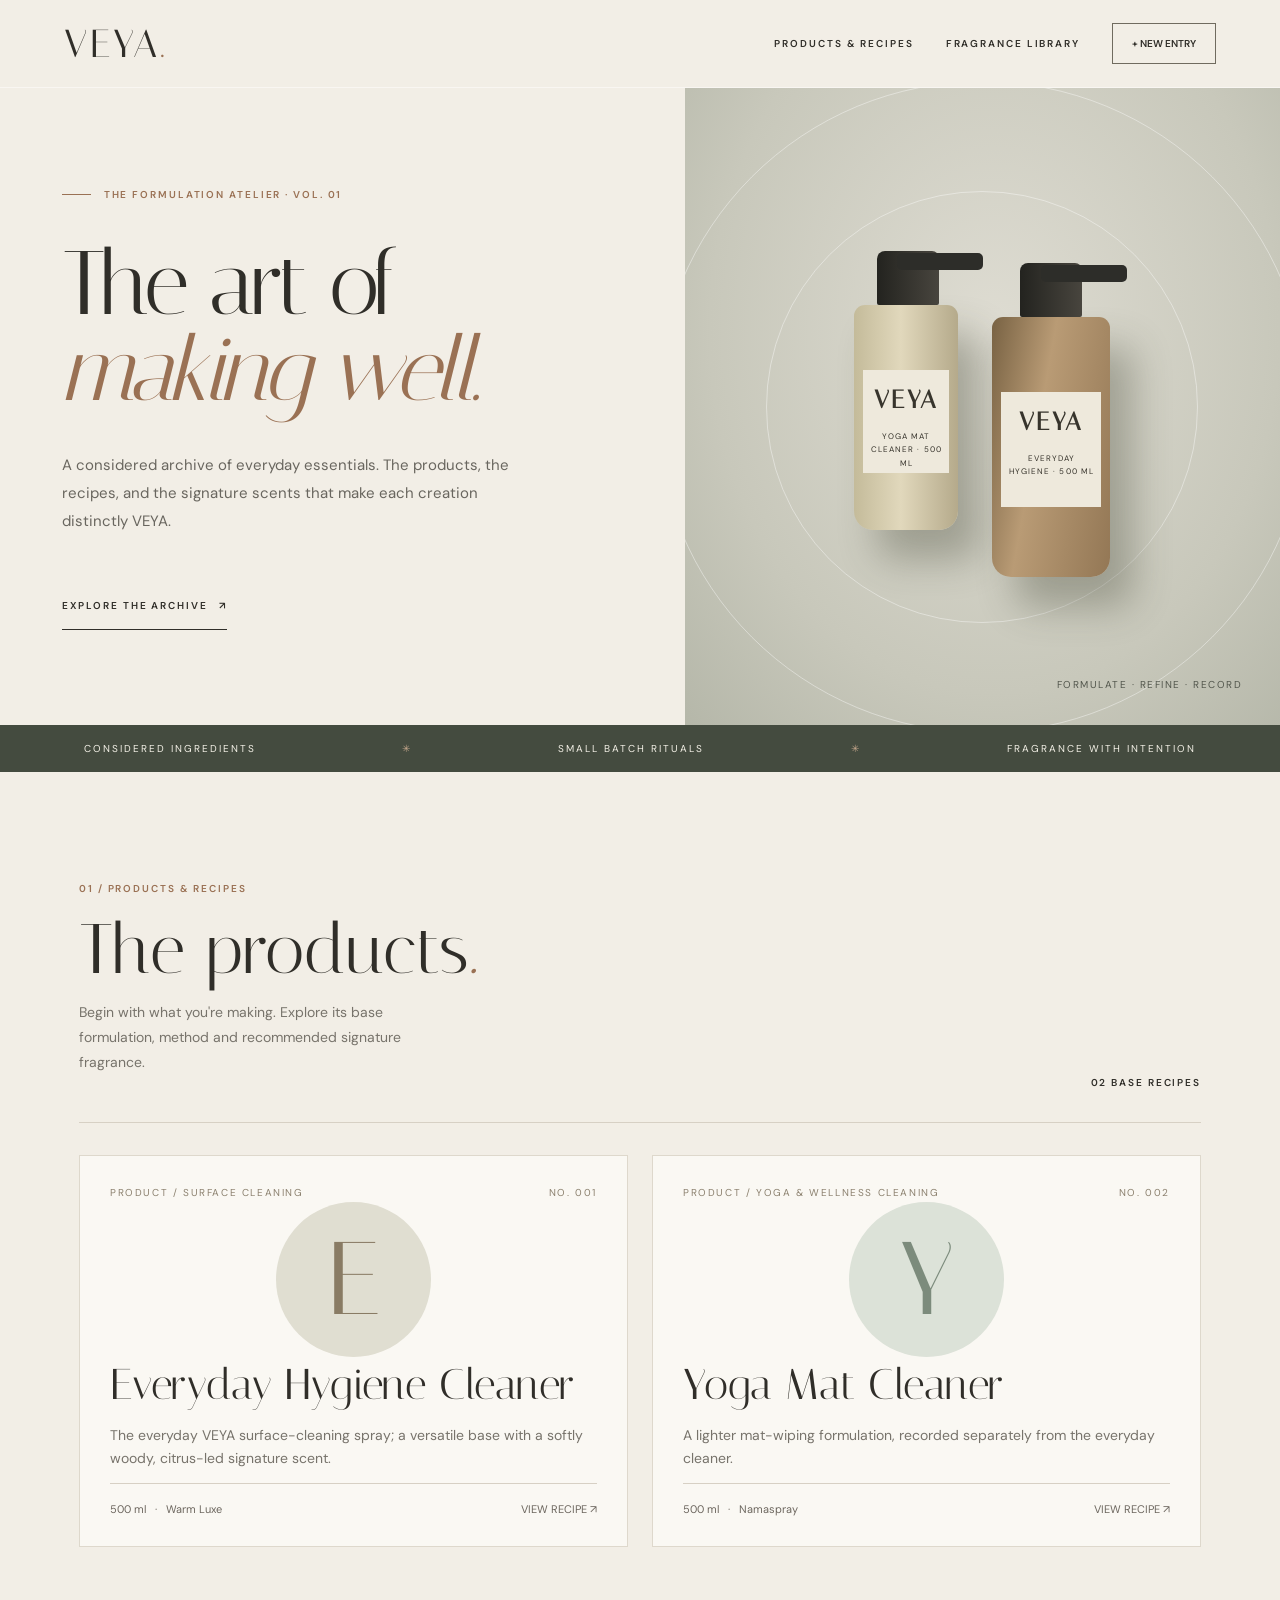
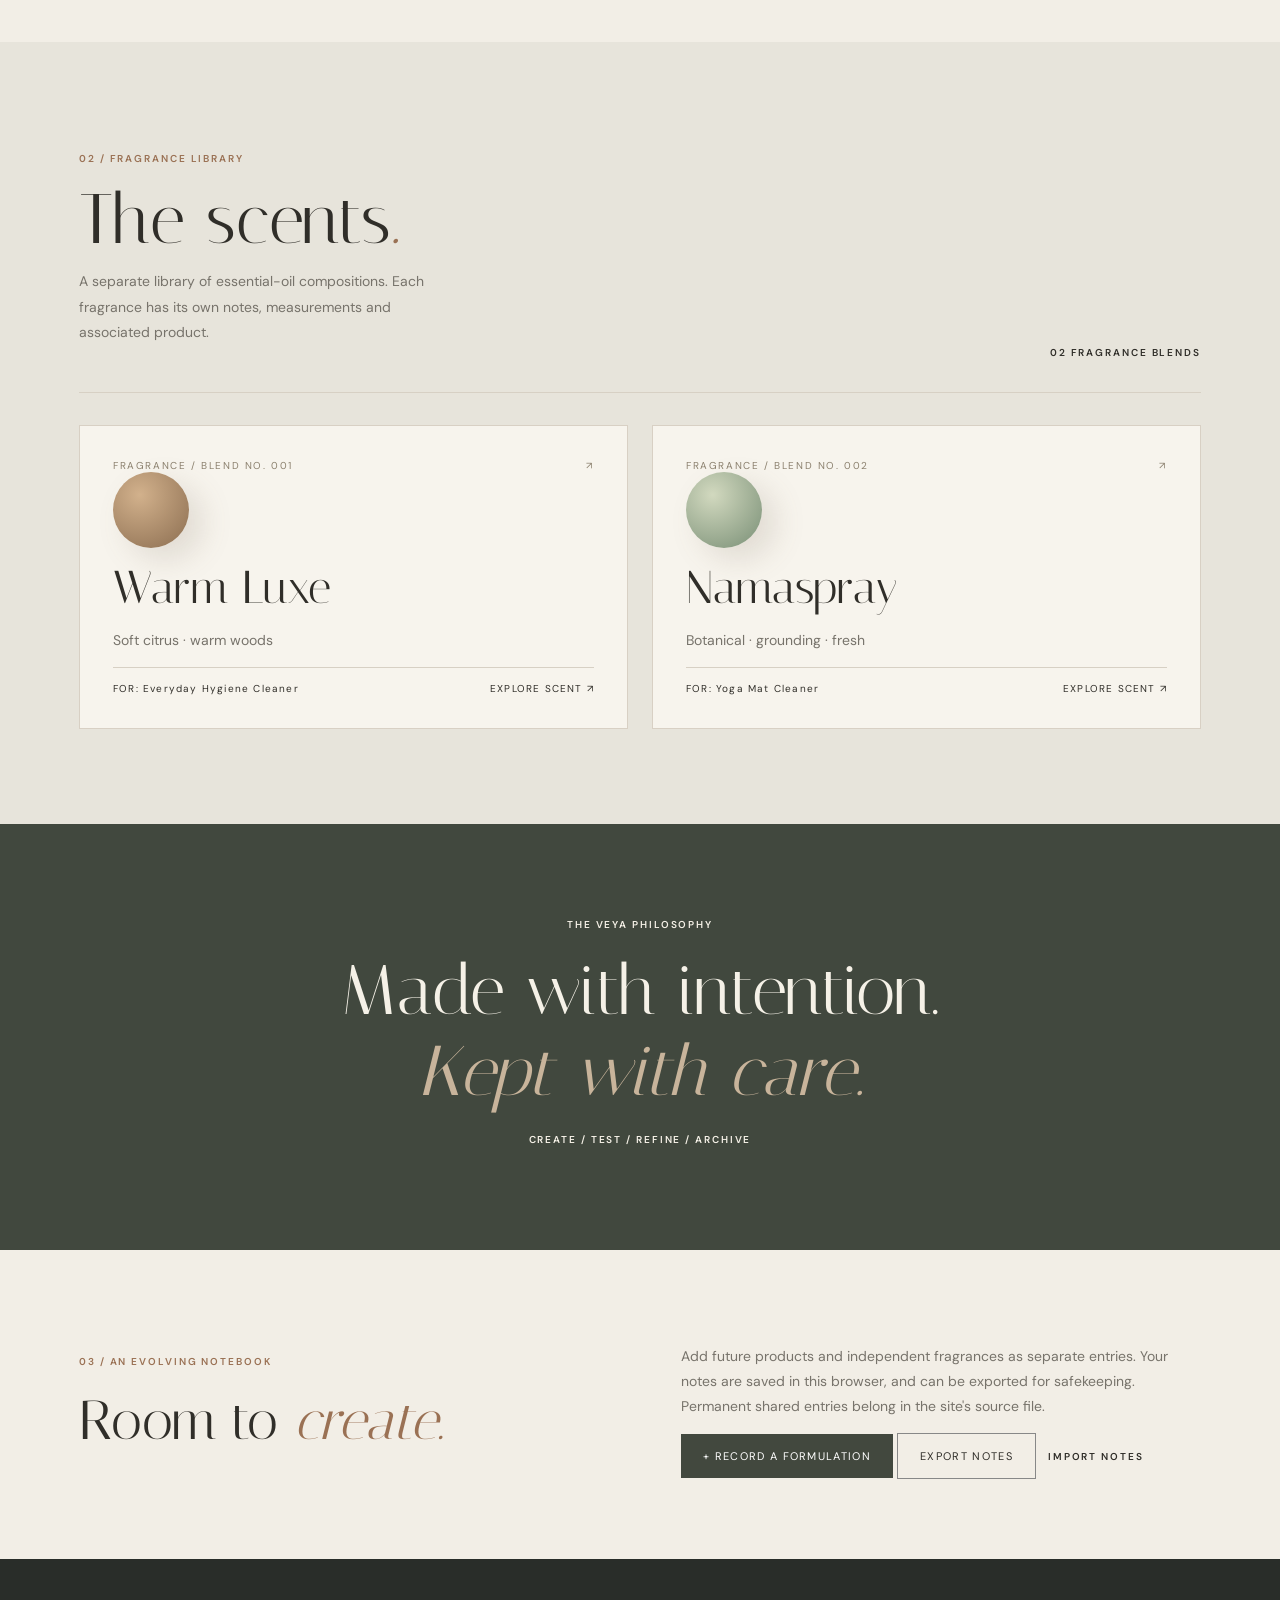
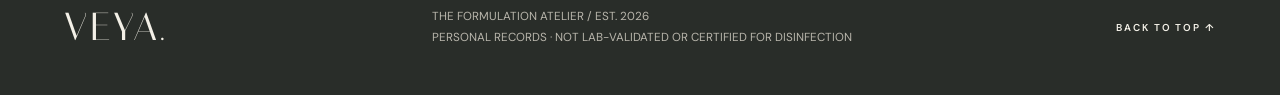
==== index.html @ 1c456ee5 "Create VEYA formulation atelier: separate products and fragrance library" ====
<!DOCTYPE html>
<html lang="en"><head><meta charset="utf-8"><meta name="viewport" content="width=device-width,initial-scale=1"><meta name="theme-color" content="#e9e5dd"><meta name="description" content="VEYA — a considered collection of handmade formulations and signature fragrances"><title>VEYA — The Formulation Atelier</title><link rel="preconnect" href="https://fonts.googleapis.com"><link rel="preconnect" href="https://fonts.gstatic.com" crossorigin><link href="https://fonts.googleapis.com/css2?family=DM+Sans:wght@400;500;600;700&family=Italiana&display=swap" rel="stylesheet">
<style>
:root{--ivory:#f2eee6;--paper:#faf8f3;--ink:#302e29;--muted:#77736b;--line:#d7d0c4;--olive:#737b67;--umber:#9a7154;--sage:#bec7b3}*{box-sizing:border-box}html{scroll-behavior:smooth}body{margin:0;background:var(--ivory);color:var(--ink);font-family:'DM Sans',sans-serif;font-size:14px}button,input,select,textarea{font:inherit}button{cursor:pointer}a{color:inherit;text-decoration:none}.serif,h1,h2,h3,.brand{font-family:Italiana,Georgia,serif;font-weight:400}.wrap{max-width:1250px;margin:auto;padding:0 5%}.micro,.eyebrow,.tag,nav,.button,.section-num{font-size:10px;letter-spacing:.19em;text-transform:uppercase;font-weight:600}header{height:88px;border-bottom:1px solid #ffffff77;display:flex;align-items:center;justify-content:space-between;padding:0 5%;position:relative;z-index:4}.brand{font-size:39px;letter-spacing:.08em}.brand span{color:var(--umber)}nav{display:flex;gap:32px;align-items:center}nav a:hover{color:var(--umber)}.outline{background:transparent;border:1px solid #706b5f;padding:13px 19px;color:inherit}.outline:hover{background:var(--ink);color:#fff}.hero{min-height:580px;display:grid;grid-template-columns:1.07fr .93fr;overflow:hidden}.hero-left{padding:100px 7% 95px 9%;display:flex;flex-direction:column;justify-content:center}.eyebrow{color:var(--umber);display:flex;align-items:center;gap:13px}.eyebrow:before{content:"";width:29px;height:1px;background:var(--umber)}h1{font-size:clamp(64px,7vw,115px);line-height:.96;letter-spacing:-.04em;margin:40px 0 24px}h1 em,h2 em{font-weight:400;color:var(--umber)}.lead{font-size:15px;line-height:1.85;color:#69665f;max-width:475px}.hero-cta{margin-top:32px;align-self:flex-start;padding:17px 0;border-bottom:1px solid var(--ink)}.hero-art{position:relative;min-height:540px;background:radial-gradient(ellipse at 52% 38%,#dedcd2,#c8c8bb 65%,#b5b7a9);display:flex;justify-content:center;align-items:center;gap:34px;overflow:hidden}.hero-art:before,.hero-art:after{content:"";position:absolute;border:1px solid #ffffff66;border-radius:50%;height:650px;width:650px}.hero-art:after{width:430px;height:430px}.bottle{height:260px;width:118px;border-radius:11px 11px 19px 19px;background:linear-gradient(100deg,#786243,#b99b75 40%,#937755);box-shadow:23px 30px 38px #383b2b55;position:relative;z-index:1;transform:translateY(40px)}.bottle.light{height:225px;width:104px;background:linear-gradient(90deg,#c4bb9a,#e1d8bc 45%,#b5aa8b);transform:translateY(11px)}.bottle:before{content:"";position:absolute;top:-54px;left:28px;width:62px;height:54px;background:linear-gradient(90deg,#23231f,#48453e);border-radius:8px 7px 2px 2px}.bottle:after{content:"";position:absolute;top:-52px;left:49px;width:86px;height:17px;background:#2d2d29;border-radius:5px}.bottle.light:before{left:23px}.bottle.light:after{left:43px}.bottle-label{background:#eee9dc;text-align:center;position:absolute;left:9px;right:9px;top:75px;height:115px;padding:15px 6px;color:#37342c}.bottle.light .bottle-label{top:65px;height:103px}.bottle-label b{display:block;font-family:Italiana,serif;font-size:25px;letter-spacing:.1em}.bottle-label small{display:block;font-size:8px;letter-spacing:.13em;margin-top:16px;line-height:1.65}.art-foot{position:absolute;bottom:34px;right:38px;color:#52564c;font-size:10px;letter-spacing:.15em;z-index:2}.ticker{background:#444b3f;color:#f4f1e7;display:flex;justify-content:space-around;gap:12px;flex-wrap:wrap;padding:17px;font-size:10px;letter-spacing:.2em}.ticker span:nth-child(even){color:#c5a78c}.section{padding-top:110px;padding-bottom:95px}.section-num{color:var(--umber);margin-bottom:20px}.section-heading{display:flex;justify-content:space-between;gap:25px;align-items:end;border-bottom:1px solid var(--line);padding-bottom:33px;margin-bottom:32px}.section-heading h2{font-size:clamp(48px,5.5vw,83px);margin:0;line-height:1}.section-heading p{line-height:1.8;color:var(--muted);max-width:350px}.cards{display:grid;grid-template-columns:repeat(2,minmax(0,1fr));gap:24px}.product-card{background:var(--paper);border:1px solid #ded8cc;min-height:380px;padding:30px;display:flex;flex-direction:column;justify-content:space-between;transition:transform .2s,box-shadow .2s;cursor:pointer}.product-card:hover{transform:translateY(-4px);box-shadow:0 18px 40px #3c332315}.topline{display:flex;justify-content:space-between;color:#8b806e;font-size:10px;letter-spacing:.16em;text-transform:uppercase}.product-graphic{height:160px;display:grid;place-items:center;position:relative}.product-graphic:before{content:"";height:155px;width:155px;border-radius:50%;background:#e0ded1;position:absolute}.product-graphic.sage:before{background:#dce2d8}.product-graphic span{z-index:1;font-family:Italiana,serif;font-size:103px;color:#897b64}.product-graphic.sage span{color:#7c8b7c}.card-foot h3{font-size:43px;margin:0 0 7px}.card-foot p{color:var(--muted);line-height:1.6}.card-base{border-top:1px solid var(--line);padding-top:18px;display:flex;justify-content:space-between;align-items:center;font-size:11px;color:#6c665e}.pill{background:#e9e3d9;padding:8px 11px;font-size:10px;color:#625950;letter-spacing:.08em}.fragrance-area{background:#e7e4db}.fragrance-card{padding:33px;background:#f7f4ed;border:1px solid #d8d0c4;min-height:295px;cursor:pointer;display:flex;flex-direction:column;justify-content:space-between}.fragrance-card:hover{border-color:#a68b73}.fragrance-card .swatch{height:76px;width:76px;border-radius:50%;background:radial-gradient(circle at 35% 30%,#d2b18c,#8b6d50);box-shadow:14px 12px 30px #7b68552c}.fragrance-card .swatch.green{background:radial-gradient(circle at 35% 30%,#d2d9bf,#788e75)}.fragrance-card h3{font-size:46px;margin:12px 0 6px}.fragrance-card p{color:var(--muted);line-height:1.7}.fragrance-card .bottom{border-top:1px solid var(--line);padding-top:14px;display:flex;justify-content:space-between;font-size:10px;letter-spacing:.12em}.empty-note{color:var(--muted);border:1px dashed var(--line);padding:35px;line-height:1.7}.manifesto{background:#41483e;color:#f5f1e7;text-align:center;padding:94px 20px}.manifesto h2{font-size:clamp(40px,5.5vw,80px);line-height:1.15;font-weight:400;margin:20px 0}.manifesto h2 em{color:#c8b49b}.notebook{padding-top:80px;padding-bottom:80px;display:flex;justify-content:space-between;gap:30px;align-items:center}.notebook h2{font-size:55px;margin:0}.notebook p{max-width:520px;color:var(--muted);line-height:1.8}.notebook button,.action{background:#42483e;color:white;border:0;padding:15px 22px;font-size:11px;letter-spacing:.12em;text-transform:uppercase}.notebook button:hover,.action:hover{background:#7f705c}footer{background:#292d29;color:#f3f0e7;padding:45px 5%}.footer-flex{display:flex;justify-content:space-between;align-items:center;gap:20px}.footer-flex small{color:#b9b6ac;line-height:1.8}.dialog{border:0;padding:0;width:min(850px,94vw);max-height:91vh;overflow-y:auto;background:#faf8f3;color:var(--ink);box-shadow:0 30px 90px #2228}.dialog::backdrop{background:#25291fa8}.dialog-body{padding:55px 8%}.close{position:sticky;float:right;top:15px;margin:15px 18px 0 0;z-index:5;background:#eee9df;border:0;border-radius:50%;font-size:23px;height:42px;width:42px}.dialog h2{font-size:clamp(50px,7vw,86px);margin:18px 0 10px;line-height:1}.dialog .sub{font-size:11px;letter-spacing:.16em;text-transform:uppercase;color:var(--umber)}.dialog .description{color:var(--muted);line-height:1.8;max-width:600px}.detail-block{border-top:1px solid var(--line);padding:27px 0}.detail-block h4{font-size:10px;letter-spacing:.2em;color:#8a795f;margin:0 0 19px}.ingredient{display:flex;align-items:baseline;justify-content:space-between;gap:18px;padding:12px 0;border-bottom:1px solid #e8e3d9}.ingredient b{font-size:12px;text-align:right;font-weight:600}.steps{padding-left:23px;line-height:1.9;color:#5e5a53}.steps li{padding:5px 0}.caution{font-size:12px;color:#69645c;line-height:1.8;background:#f0ede6;padding:20px;margin:20px 0}.dialog-actions{display:flex;gap:10px;flex-wrap:wrap}.dialog-actions button{padding:13px 18px;border:1px solid #777166;background:none;color:var(--ink)}.dialog-actions button:hover{background:var(--ink);color:white}.form-field{display:block;margin:20px 0;font-size:10px;letter-spacing:.12em;font-weight:600}.form-field input,.form-field textarea,.form-field select{display:block;width:100%;margin-top:8px;padding:13px;border:1px solid var(--line);background:#fff;color:var(--ink);outline-color:var(--olive);font-size:13px;letter-spacing:normal}.form-field textarea{min-height:100px;resize:vertical}.form-field small{display:block;margin-top:5px;letter-spacing:normal;font-weight:400;color:var(--muted);font-size:11px}.add-select{display:flex;gap:12px;flex-wrap:wrap;margin:26px 0}.add-select button{background:none;border:1px solid var(--line);padding:12px 20px}.add-select button.active{background:var(--ink);color:#fff}.notice{font-size:12px;line-height:1.7;color:#716b61}.hidden{display:none!important}#toast{position:fixed;bottom:25px;left:50%;transform:translateX(-50%);background:#333b31;color:white;padding:15px 22px;display:none;z-index:30}#toast.show{display:block}@media(max-width:760px){header{height:70px}nav{gap:12px;font-size:8px}nav a:nth-child(2){display:none}nav .outline{padding:10px}.hero{grid-template-columns:1fr}.hero-left{padding:75px 7%}.hero-art{min-height:340px}.bottle{transform:translateY(25px) scale(.78)}.bottle.light{transform:translateY(0) scale(.78)}.section{padding-top:70px;padding-bottom:65px}.section-heading{display:block}.cards{grid-template-columns:1fr}.notebook{display:block}.notebook h2{font-size:48px}.footer-flex{display:block}.dialog-body{padding:45px 7%}}@media print{header,.hero,.ticker,.section,.manifesto,.notebook,footer,.close,.dialog-actions{display:none!important}.dialog{position:static!important;width:100%;max-height:none;box-shadow:none}.dialog-body{padding:0}body{background:white}.dialog::backdrop{display:none}}
</style></head>
<body><header><a class="brand" href="#home">VEYA<span>.</span></a><nav><a href="#products">PRODUCTS & RECIPES</a><a href="#fragrances">FRAGRANCE LIBRARY</a><button class="outline" id="new-top">+ NEW ENTRY</button></nav></header>
<main id="home"><section class="hero"><div class="hero-left"><div class="eyebrow">THE FORMULATION ATELIER · VOL. 01</div><h1>The art of<br><em>making well.</em></h1><p class="lead">A considered archive of everyday essentials. The products, the recipes, and the signature scents that make each creation distinctly VEYA.</p><a href="#products" class="hero-cta micro">EXPLORE THE ARCHIVE &nbsp; ↗</a></div><div class="hero-art" aria-hidden="true"><div class="bottle light"><div class="bottle-label"><b>VEYA</b><small>YOGA MAT<br>CLEANER · 500 ML</small></div></div><div class="bottle"><div class="bottle-label"><b>VEYA</b><small>EVERYDAY<br>HYGIENE · 500 ML</small></div></div><span class="art-foot">FORMULATE · REFINE · RECORD</span></div></section>
<div class="ticker"><span>CONSIDERED INGREDIENTS</span><span>✳</span><span>SMALL BATCH RITUALS</span><span>✳</span><span>FRAGRANCE WITH INTENTION</span></div>
<section id="products" class="section wrap"><div class="section-num">01 / PRODUCTS & RECIPES</div><div class="section-heading"><div><h2>The products<em>.</em></h2><p>Begin with what you're making. Explore its base formulation, method and recommended signature fragrance.</p></div><span class="micro" id="product-count">02 BASE RECIPES</span></div><div id="product-cards" class="cards"></div></section>
<section id="fragrances" class="section fragrance-area"><div class="wrap"><div class="section-num">02 / FRAGRANCE LIBRARY</div><div class="section-heading"><div><h2>The scents<em>.</em></h2><p>A separate library of essential-oil compositions. Each fragrance has its own notes, measurements and associated product.</p></div><span class="micro" id="fragrance-count">02 SIGNATURE BLENDS</span></div><div id="fragrance-cards" class="cards"></div></div></section>
<div class="manifesto"><div class="micro">THE VEYA PHILOSOPHY</div><h2>Made with intention.<br><em>Kept with care.</em></h2><p class="micro">CREATE / TEST / REFINE / ARCHIVE</p></div>
<section class="notebook wrap"><div><div class="section-num">03 / AN EVOLVING NOTEBOOK</div><h2>Room to <em>create.</em></h2></div><div><p>Add future products and independent fragrances as separate entries. Your notes are saved in this browser, and can be exported for safekeeping. Permanent shared entries belong in the site's source file.</p><button id="new-bottom">+ RECORD A FORMULATION</button> <button id="export" style="background:transparent;color:#302e29;border:1px solid #888">EXPORT NOTES</button><label class="micro" style="display:inline-block;margin:12px;cursor:pointer">IMPORT NOTES <input id="import" type="file" accept=".json,application/json" hidden></label></div></section>
</main><footer><div class="footer-flex"><a class="brand" href="#home">VEYA.</a><small>THE FORMULATION ATELIER / EST. 2026<br>PERSONAL RECORDS · NOT LAB-VALIDATED OR CERTIFIED FOR DISINFECTION</small><a class="micro" href="#home">BACK TO TOP ↑</a></div></footer>
<dialog class="dialog" id="detail"><button class="close" aria-label="Close">×</button><div class="dialog-body" id="detail-body"></div></dialog><dialog class="dialog" id="create"><button class="close" aria-label="Close">×</button><div class="dialog-body"><div class="section-num">NEW ARCHIVE ENTRY</div><h2>Make a note<em>.</em></h2><p class="notice">Choose the entry type. A product holds its own base recipe; a fragrance holds its essential-oil blend. You can reference the scent by name in a product, without duplicating recipes.</p><div class="add-select"><button data-kind="product" class="active" type="button">PRODUCT / RECIPE</button><button data-kind="fragrance" type="button">FRAGRANCE BLEND</button></div><form id="entry-form"><label class="form-field">NAME<input name="name" required maxlength="100" placeholder="e.g. Linen Mist"></label><label class="form-field" id="category-field">PRODUCT TYPE<input name="type" placeholder="e.g. Surface cleaner, Hand soap"></label><label class="form-field" id="batch-field">BATCH SIZE<input name="batch" placeholder="e.g. 500 ml"></label><label class="form-field">DESCRIPTION<input name="description" placeholder="A few words about this creation"></label><label class="form-field">INGREDIENTS & MEASUREMENTS<textarea name="ingredients" placeholder="One per line: Ingredient — amount" required></textarea><small>For fragrances, enter each essential oil and the number of drops.</small></label><label class="form-field" id="link-field">FRAGRANCE NAME (OPTIONAL)<input name="fragrance" placeholder="e.g. Warm Luxe"></label><label class="form-field" id="method-field">METHOD<textarea name="method" placeholder="One step per line"></textarea></label><label class="form-field">NOTES<textarea name="notes" placeholder="Observations and adjustments"></textarea></label><button class="action" type="submit">SAVE IN THIS BROWSER ↗</button></form></div></dialog><div id="toast" role="status" aria-live="polite"></div>
<script>
(()=>{'use strict';
const products=[
{id:'everyday',kind:'product',name:'Everyday Hygiene Cleaner',type:'Surface cleaning',batch:'500 ml',fragrance:'Warm Luxe',initial:'E',description:'The everyday VEYA surface-cleaning spray; a versatile base with a softly woody, citrus-led signature scent.',ingredients:[['Coco glucoside','3 tsp (15 ml)'],['Durosoft PG10CY-M','Just over ½ tsp'],['70% rubbing alcohol','15–20 tsp (75–100 ml)'],['Distilled water','Top up to 500 ml total']],method:['Combine the essential oils with Durosoft in a clean mixing vessel.','Stir in the rubbing alcohol, then gently incorporate coco glucoside.','Add distilled water to reach 500 ml total volume, stirring slowly to minimise foaming.','Transfer to a labelled spray bottle, note the batch date and shake gently before use.'],notes:'The original 125 ml alcohol batch smelled overly strong; the preferred version uses 75–100 ml. No baking soda or washing soda.',caution:'Routine cleaning only; not a validated disinfectant. Patch-test surfaces. Keep away from children and pets; especially avoid exposing cats to essential-oil sprays or wet treated surfaces. Never mix with bleach.'},
{id:'yogamat',kind:'product',name:'Yoga Mat Cleaner',type:'Yoga & wellness cleaning',batch:'500 ml',fragrance:'Namaspray',initial:'Y',description:'A lighter mat-wiping formulation, recorded separately from the everyday cleaner.',ingredients:[['Coco glucoside','½ tsp (2.5 ml)'],['Durosoft PG10CY-M','¼ tsp (1.25 ml)'],['70% rubbing alcohol','10 tsp (50 ml)'],['Distilled water','Top up to 500 ml total']],method:['Combine the fragrance oils with Durosoft in a clean mixing vessel.','Stir in 50 ml rubbing alcohol, then add coco glucoside gently.','Top up with distilled water to 500 ml total and mix slowly.','Transfer to a labelled spray bottle. Check mat manufacturer guidance, patch-test and wipe dry before using.'],notes:'A lighter formula than the everyday cleaner; distinct product base, not merely a different scent.',caution:'Alcohol and essential oils can damage some mat materials. Check manufacturer instructions, avoid inhaling spray and allow full drying. Not a disinfectant. Keep away from pets and children.'}
];
const fragrances=[
{id:'warm-luxe',kind:'fragrance',name:'Warm Luxe',family:'Soft citrus · warm woods',forProduct:'Everyday Hygiene Cleaner',description:'A soft bergamot opening on a warm, woody, quietly luxurious base.',ingredients:[['Bergamot','5 drops'],['Sandalwood','4 drops'],['Cedarwood','3 drops'],['Ho wood','2 drops'],['Vetiver','1 drop']],notes:'15 drops total. The established VEYA signature scent for the Everyday Hygiene Cleaner.'},
{id:'namaspray',kind:'fragrance',name:'Namaspray',family:'Botanical · grounding · fresh',forProduct:'Yoga Mat Cleaner',description:'A calm herbal-botanical accord with a gentle woody finish.',ingredients:[['Lavender','3 drops'],['Petitgrain','2 drops'],['Ho wood','2 drops'],['Cypress','1 drop'],['Sandalwood','1 drop'],['Vetiver','1 drop']],notes:'10 drops total. The fragrance accord for the lighter Yoga Mat Cleaner.'}
];
const KEY='veya.atelier.entries.v1';const $=s=>document.querySelector(s);const safe=s=>String(s??'').replace(/[&<>"']/g,c=>({'&':'&amp;','<':'&lt;','>':'&gt;','"':'&quot;','\'':'&#39;'}[c]));let extras=[];try{const x=JSON.parse(localStorage.getItem(KEY)||'[]');extras=Array.isArray(x)?x:[]}catch{}let kind='product';
function toast(s){const el=$('#toast');el.textContent=s;el.classList.add('show');setTimeout(()=>el.classList.remove('show'),3200)}
function all(k){return (k==='product'?products:fragrances).concat(extras.filter(x=>x.kind===k))}
function render(){const p=all('product'),f=all('fragrance');$('#product-count').textContent=String(p.length).padStart(2,'0')+' BASE RECIPES';$('#fragrance-count').textContent=String(f.length).padStart(2,'0')+' FRAGRANCE BLENDS';$('#product-cards').innerHTML=p.map((x,i)=>'<article class="product-card" role="button" tabindex="0" data-kind="product" data-id="'+safe(x.id)+'"><div class="topline"><span>PRODUCT / '+safe(x.type||'FORMULATION')+'</span><span>NO. '+String(i+1).padStart(3,'0')+'</span></div><div class="product-graphic '+(i%2?'sage':'')+'"><span>'+safe(x.initial||x.name[0])+'</span></div><div class="card-foot"><h3>'+safe(x.name)+'</h3><p>'+safe(x.description||'A VEYA formulation.')+'</p><div class="card-base"><span>'+safe(x.batch||'BATCH TBC')+' &nbsp; · &nbsp; '+safe(x.fragrance||'UNSCENTED')+'</span><span>VIEW RECIPE ↗</span></div></div></article>').join('');$('#fragrance-cards').innerHTML=f.map((x,i)=>'<article class="fragrance-card" role="button" tabindex="0" data-kind="fragrance" data-id="'+safe(x.id)+'"><div class="topline"><span>FRAGRANCE / BLEND NO. '+String(i+1).padStart(3,'0')+'</span><span>↗</span></div><div class="swatch '+(i%2?'green':'')+'"></div><div><h3>'+safe(x.name)+'</h3><p>'+safe(x.family||x.description||'Original essential-oil composition')+'</p></div><div class="bottom"><span>FOR: '+safe(x.forProduct||'INDEPENDENT BLEND')+'</span><span>EXPLORE SCENT ↗</span></div></article>').join('');document.querySelectorAll('[data-id][data-kind]').forEach(el=>{const open=()=>detail(el.dataset.kind,el.dataset.id);el.addEventListener('click',open);el.addEventListener('keydown',e=>{if(e.key==='Enter'||e.key===' '){e.preventDefault();open()}})})}
function rows(arr){return(arr||[]).map(a=>'<div class="ingredient"><span>'+safe(a[0])+'</span><b>'+safe(a[1])+'</b></div>').join('')||'<p>Not yet recorded.</p>'}
function detail(k,id){const x=all(k).find(y=>y.id===id);if(!x)return;const scent=all('fragrance').find(z=>z.name.toLowerCase()===(x.fragrance||'').toLowerCase());const companion=k==='product'&&scent?'<div class="detail-block"><h4>02 / SIGNATURE FRAGRANCE · '+safe(scent.name.toUpperCase())+'</h4>'+rows(scent.ingredients)+'<p class="notice">Fragrance profile is also available independently in the Fragrance Library.</p></div>':'';const body='<div class="micro">'+(k==='product'?'PRODUCT / BASE RECIPE':'FRAGRANCE / ESSENTIAL OIL ACCORD')+'</div><h2>'+safe(x.name)+'<em>.</em></h2><p class="sub">'+safe(k==='product'?(x.type||'Product')+' · '+(x.batch||'Batch TBC'):(x.family||'Signature fragrance'))+'</p><p class="description">'+safe(x.description||'An original VEYA formulation.')+'</p><div class="detail-block"><h4>01 / '+(k==='product'?'THE BASE INGREDIENTS':'ESSENTIAL OIL COMPOSITION')+'</h4>'+rows(x.ingredients)+'</div>'+companion+(k==='product'?'<div class="detail-block"><h4>03 / THE METHOD</h4><ol class="steps">'+(x.method||[]).map(z=>'<li>'+safe(z)+'</li>').join('')+'</ol></div>':'<div class="detail-block"><h4>02 / ASSOCIATED PRODUCT</h4><p>'+safe(x.forProduct||'Standalone fragrance blend')+'</p></div>')+'<div class="detail-block"><h4>FORMULATION NOTES</h4><p class="description">'+safe(x.notes||'No notes yet.')+'</p></div><div class="caution"><b>CARE & SAFETY</b><p>'+safe(x.caution||'Essential-oil formulations are personal records, not safety-tested or certified products. Check material compatibility, potential sensitisation and pet exposure before use.')+'</p></div><div class="dialog-actions"><button id="copy">COPY FORMULATION ↗</button><button id="print">PRINT RECIPE ↗</button></div>';$('#detail-body').innerHTML=body;$('#detail').showModal();$('#copy').onclick=()=>{const text=[x.name,k==='product'?x.type:x.family,x.description,'INGREDIENTS',...(x.ingredients||[]).map(a=>a.join(' — ')),...(scent?['FRAGRANCE '+scent.name,...scent.ingredients.map(a=>a.join(' — '))]:[]),'METHOD',...(x.method||[]),'NOTES',x.notes,'SAFETY',x.caution].join('\n');navigator.clipboard.writeText(text).then(()=>toast('Formulation copied')).catch(()=>toast('Clipboard unavailable'))};$('#print').onclick=()=>window.print()}
document.querySelectorAll('.close').forEach(b=>b.onclick=()=>b.closest('dialog').close());document.querySelectorAll('dialog').forEach(d=>d.addEventListener('click',e=>{if(e.target===d)d.close()}));
function openCreate(){$('#create').showModal()}$('#new-top').onclick=openCreate;$('#new-bottom').onclick=openCreate;
function setKind(k){kind=k;document.querySelectorAll('[data-kind="product"]:not(article),[data-kind="fragrance"]:not(article)').forEach(b=>b.classList.toggle('active',b.dataset.kind===k));$('#category-field').classList.toggle('hidden',k==='fragrance');$('#batch-field').classList.toggle('hidden',k==='fragrance');$('#link-field').classList.toggle('hidden',k==='fragrance');$('#method-field').classList.toggle('hidden',k==='fragrance');$('#category-field input').required=k==='product'}
document.querySelectorAll('.add-select button').forEach(b=>b.onclick=()=>setKind(b.dataset.kind));setKind('product');
function parse(v){return String(v||'').split(/\r?\n/).map(z=>z.trim()).filter(Boolean).map(z=>{const a=z.split(/\s+[—–-]\s+|:\s*/);return[a.shift(),a.join(' — ')||'Not specified']})}
$('#entry-form').onsubmit=e=>{e.preventDefault();const f=new FormData(e.target);const x={id:'local-'+Date.now(),kind,name:String(f.get('name')).trim(),type:String(f.get('type')||'').trim(),batch:String(f.get('batch')||'').trim(),description:String(f.get('description')||'').trim(),ingredients:parse(f.get('ingredients')),fragrance:String(f.get('fragrance')||'').trim(),forProduct:'',method:String(f.get('method')||'').split(/\r?\n/).filter(Boolean),notes:String(f.get('notes')||'').trim(),initial:String(f.get('name'))[0]};if(kind==='fragrance'){x.family=x.description}extras.push(x);try{localStorage.setItem(KEY,JSON.stringify(extras))}catch{toast('Storage blocked; export your entries')}e.target.reset();$('#create').close();render();detail(kind,x.id);toast('Saved in this browser; export for backup')};
$('#export').onclick=()=>{const blob=new Blob([JSON.stringify({format:'veya-atelier-v1',entries:extras},null,2)],{type:'application/json'});const a=document.createElement('a');a.href=URL.createObjectURL(blob);a.download='veya-atelier-backup.json';a.click();setTimeout(()=>URL.revokeObjectURL(a.href),1000)};
$('#import').onchange=async e=>{try{const v=JSON.parse(await e.target.files[0].text());if(v.format!=='veya-atelier-v1'||!Array.isArray(v.entries))throw Error();const ids=new Set(extras.map(z=>z.id));for(const x of v.entries){if(x&&['product','fragrance'].includes(x.kind)&&typeof x.name==='string'&&Array.isArray(x.ingredients)&&!ids.has(x.id)){extras.push(x);ids.add(x.id)}}localStorage.setItem(KEY,JSON.stringify(extras));render();toast('Archive entries imported')}catch{toast('Invalid VEYA backup')}e.target.value=''};
render();
})();
</script></body></html>
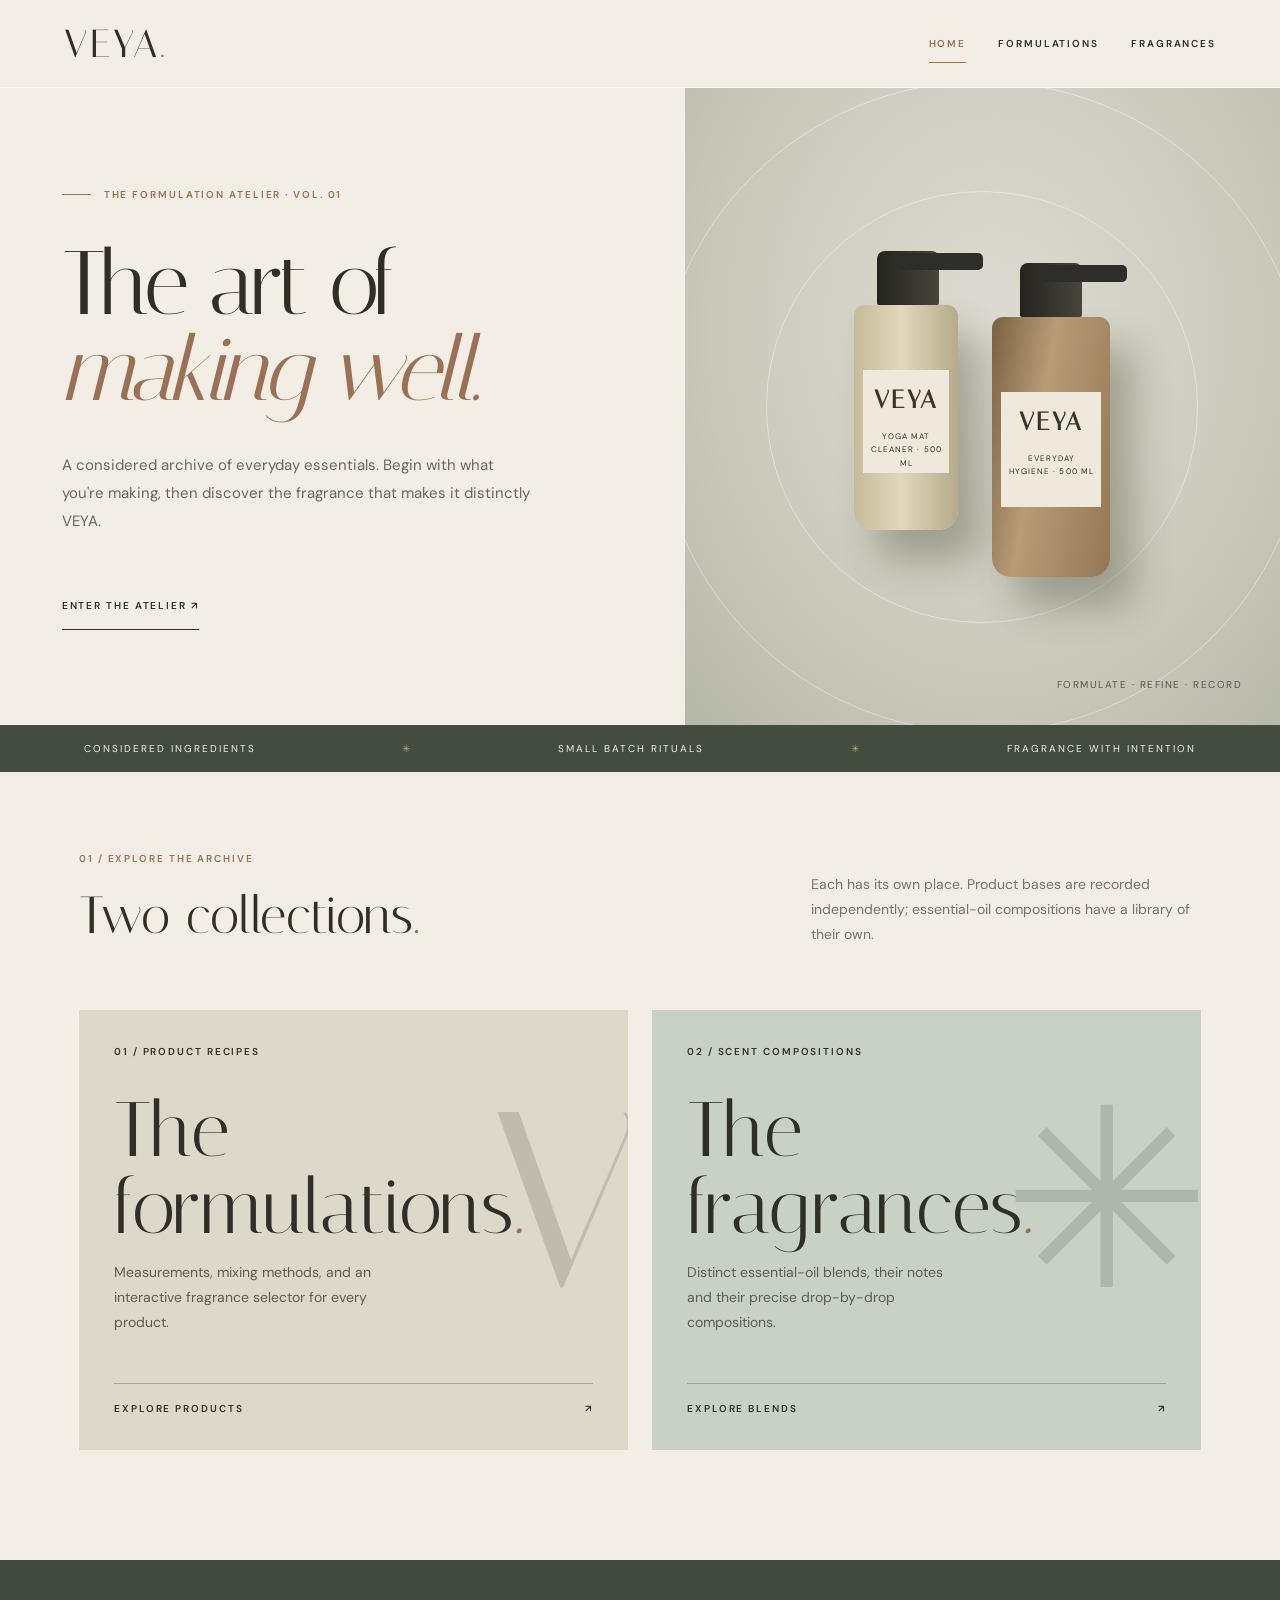
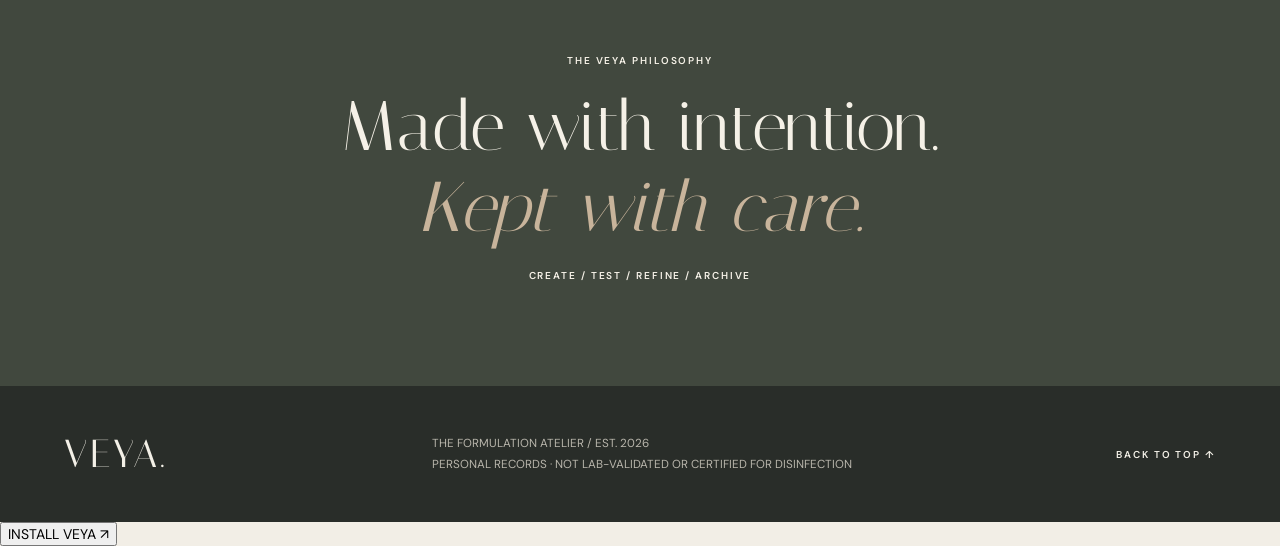
==== commit fe8d8edf: "Make VEYA landing page a dedicated home with links to the two libraries" ====
--- a/index.html
+++ b/index.html
@@ -1,41 +1,5 @@
-<!DOCTYPE html>
-<html lang="en"><head><meta charset="utf-8"><meta name="viewport" content="width=device-width,initial-scale=1"><meta name="theme-color" content="#e9e5dd"><meta name="description" content="VEYA — a considered collection of handmade formulations and signature fragrances"><title>VEYA — The Formulation Atelier</title><link rel="preconnect" href="https://fonts.googleapis.com"><link rel="preconnect" href="https://fonts.gstatic.com" crossorigin><link href="https://fonts.googleapis.com/css2?family=DM+Sans:wght@400;500;600;700&family=Italiana&display=swap" rel="stylesheet">
-<style>
-:root{--ivory:#f2eee6;--paper:#faf8f3;--ink:#302e29;--muted:#77736b;--line:#d7d0c4;--olive:#737b67;--umber:#9a7154;--sage:#bec7b3}*{box-sizing:border-box}html{scroll-behavior:smooth}body{margin:0;background:var(--ivory);color:var(--ink);font-family:'DM Sans',sans-serif;font-size:14px}button,input,select,textarea{font:inherit}button{cursor:pointer}a{color:inherit;text-decoration:none}.serif,h1,h2,h3,.brand{font-family:Italiana,Georgia,serif;font-weight:400}.wrap{max-width:1250px;margin:auto;padding:0 5%}.micro,.eyebrow,.tag,nav,.button,.section-num{font-size:10px;letter-spacing:.19em;text-transform:uppercase;font-weight:600}header{height:88px;border-bottom:1px solid #ffffff77;display:flex;align-items:center;justify-content:space-between;padding:0 5%;position:relative;z-index:4}.brand{font-size:39px;letter-spacing:.08em}.brand span{color:var(--umber)}nav{display:flex;gap:32px;align-items:center}nav a:hover{color:var(--umber)}.outline{background:transparent;border:1px solid #706b5f;padding:13px 19px;color:inherit}.outline:hover{background:var(--ink);color:#fff}.hero{min-height:580px;display:grid;grid-template-columns:1.07fr .93fr;overflow:hidden}.hero-left{padding:100px 7% 95px 9%;display:flex;flex-direction:column;justify-content:center}.eyebrow{color:var(--umber);display:flex;align-items:center;gap:13px}.eyebrow:before{content:"";width:29px;height:1px;background:var(--umber)}h1{font-size:clamp(64px,7vw,115px);line-height:.96;letter-spacing:-.04em;margin:40px 0 24px}h1 em,h2 em{font-weight:400;color:var(--umber)}.lead{font-size:15px;line-height:1.85;color:#69665f;max-width:475px}.hero-cta{margin-top:32px;align-self:flex-start;padding:17px 0;border-bottom:1px solid var(--ink)}.hero-art{position:relative;min-height:540px;background:radial-gradient(ellipse at 52% 38%,#dedcd2,#c8c8bb 65%,#b5b7a9);display:flex;justify-content:center;align-items:center;gap:34px;overflow:hidden}.hero-art:before,.hero-art:after{content:"";position:absolute;border:1px solid #ffffff66;border-radius:50%;height:650px;width:650px}.hero-art:after{width:430px;height:430px}.bottle{height:260px;width:118px;border-radius:11px 11px 19px 19px;background:linear-gradient(100deg,#786243,#b99b75 40%,#937755);box-shadow:23px 30px 38px #383b2b55;position:relative;z-index:1;transform:translateY(40px)}.bottle.light{height:225px;width:104px;background:linear-gradient(90deg,#c4bb9a,#e1d8bc 45%,#b5aa8b);transform:translateY(11px)}.bottle:before{content:"";position:absolute;top:-54px;left:28px;width:62px;height:54px;background:linear-gradient(90deg,#23231f,#48453e);border-radius:8px 7px 2px 2px}.bottle:after{content:"";position:absolute;top:-52px;left:49px;width:86px;height:17px;background:#2d2d29;border-radius:5px}.bottle.light:before{left:23px}.bottle.light:after{left:43px}.bottle-label{background:#eee9dc;text-align:center;position:absolute;left:9px;right:9px;top:75px;height:115px;padding:15px 6px;color:#37342c}.bottle.light .bottle-label{top:65px;height:103px}.bottle-label b{display:block;font-family:Italiana,serif;font-size:25px;letter-spacing:.1em}.bottle-label small{display:block;font-size:8px;letter-spacing:.13em;margin-top:16px;line-height:1.65}.art-foot{position:absolute;bottom:34px;right:38px;color:#52564c;font-size:10px;letter-spacing:.15em;z-index:2}.ticker{background:#444b3f;color:#f4f1e7;display:flex;justify-content:space-around;gap:12px;flex-wrap:wrap;padding:17px;font-size:10px;letter-spacing:.2em}.ticker span:nth-child(even){color:#c5a78c}.section{padding-top:110px;padding-bottom:95px}.section-num{color:var(--umber);margin-bottom:20px}.section-heading{display:flex;justify-content:space-between;gap:25px;align-items:end;border-bottom:1px solid var(--line);padding-bottom:33px;margin-bottom:32px}.section-heading h2{font-size:clamp(48px,5.5vw,83px);margin:0;line-height:1}.section-heading p{line-height:1.8;color:var(--muted);max-width:350px}.cards{display:grid;grid-template-columns:repeat(2,minmax(0,1fr));gap:24px}.product-card{background:var(--paper);border:1px solid #ded8cc;min-height:380px;padding:30px;display:flex;flex-direction:column;justify-content:space-between;transition:transform .2s,box-shadow .2s;cursor:pointer}.product-card:hover{transform:translateY(-4px);box-shadow:0 18px 40px #3c332315}.topline{display:flex;justify-content:space-between;color:#8b806e;font-size:10px;letter-spacing:.16em;text-transform:uppercase}.product-graphic{height:160px;display:grid;place-items:center;position:relative}.product-graphic:before{content:"";height:155px;width:155px;border-radius:50%;background:#e0ded1;position:absolute}.product-graphic.sage:before{background:#dce2d8}.product-graphic span{z-index:1;font-family:Italiana,serif;font-size:103px;color:#897b64}.product-graphic.sage span{color:#7c8b7c}.card-foot h3{font-size:43px;margin:0 0 7px}.card-foot p{color:var(--muted);line-height:1.6}.card-base{border-top:1px solid var(--line);padding-top:18px;display:flex;justify-content:space-between;align-items:center;font-size:11px;color:#6c665e}.pill{background:#e9e3d9;padding:8px 11px;font-size:10px;color:#625950;letter-spacing:.08em}.fragrance-area{background:#e7e4db}.fragrance-card{padding:33px;background:#f7f4ed;border:1px solid #d8d0c4;min-height:295px;cursor:pointer;display:flex;flex-direction:column;justify-content:space-between}.fragrance-card:hover{border-color:#a68b73}.fragrance-card .swatch{height:76px;width:76px;border-radius:50%;background:radial-gradient(circle at 35% 30%,#d2b18c,#8b6d50);box-shadow:14px 12px 30px #7b68552c}.fragrance-card .swatch.green{background:radial-gradient(circle at 35% 30%,#d2d9bf,#788e75)}.fragrance-card h3{font-size:46px;margin:12px 0 6px}.fragrance-card p{color:var(--muted);line-height:1.7}.fragrance-card .bottom{border-top:1px solid var(--line);padding-top:14px;display:flex;justify-content:space-between;font-size:10px;letter-spacing:.12em}.empty-note{color:var(--muted);border:1px dashed var(--line);padding:35px;line-height:1.7}.manifesto{background:#41483e;color:#f5f1e7;text-align:center;padding:94px 20px}.manifesto h2{font-size:clamp(40px,5.5vw,80px);line-height:1.15;font-weight:400;margin:20px 0}.manifesto h2 em{color:#c8b49b}.notebook{padding-top:80px;padding-bottom:80px;display:flex;justify-content:space-between;gap:30px;align-items:center}.notebook h2{font-size:55px;margin:0}.notebook p{max-width:520px;color:var(--muted);line-height:1.8}.notebook button,.action{background:#42483e;color:white;border:0;padding:15px 22px;font-size:11px;letter-spacing:.12em;text-transform:uppercase}.notebook button:hover,.action:hover{background:#7f705c}footer{background:#292d29;color:#f3f0e7;padding:45px 5%}.footer-flex{display:flex;justify-content:space-between;align-items:center;gap:20px}.footer-flex small{color:#b9b6ac;line-height:1.8}.dialog{border:0;padding:0;width:min(850px,94vw);max-height:91vh;overflow-y:auto;background:#faf8f3;color:var(--ink);box-shadow:0 30px 90px #2228}.dialog::backdrop{background:#25291fa8}.dialog-body{padding:55px 8%}.close{position:sticky;float:right;top:15px;margin:15px 18px 0 0;z-index:5;background:#eee9df;border:0;border-radius:50%;font-size:23px;height:42px;width:42px}.dialog h2{font-size:clamp(50px,7vw,86px);margin:18px 0 10px;line-height:1}.dialog .sub{font-size:11px;letter-spacing:.16em;text-transform:uppercase;color:var(--umber)}.dialog .description{color:var(--muted);line-height:1.8;max-width:600px}.detail-block{border-top:1px solid var(--line);padding:27px 0}.detail-block h4{font-size:10px;letter-spacing:.2em;color:#8a795f;margin:0 0 19px}.ingredient{display:flex;align-items:baseline;justify-content:space-between;gap:18px;padding:12px 0;border-bottom:1px solid #e8e3d9}.ingredient b{font-size:12px;text-align:right;font-weight:600}.steps{padding-left:23px;line-height:1.9;color:#5e5a53}.steps li{padding:5px 0}.caution{font-size:12px;color:#69645c;line-height:1.8;background:#f0ede6;padding:20px;margin:20px 0}.dialog-actions{display:flex;gap:10px;flex-wrap:wrap}.dialog-actions button{padding:13px 18px;border:1px solid #777166;background:none;color:var(--ink)}.dialog-actions button:hover{background:var(--ink);color:white}.form-field{display:block;margin:20px 0;font-size:10px;letter-spacing:.12em;font-weight:600}.form-field input,.form-field textarea,.form-field select{display:block;width:100%;margin-top:8px;padding:13px;border:1px solid var(--line);background:#fff;color:var(--ink);outline-color:var(--olive);font-size:13px;letter-spacing:normal}.form-field textarea{min-height:100px;resize:vertical}.form-field small{display:block;margin-top:5px;letter-spacing:normal;font-weight:400;color:var(--muted);font-size:11px}.add-select{display:flex;gap:12px;flex-wrap:wrap;margin:26px 0}.add-select button{background:none;border:1px solid var(--line);padding:12px 20px}.add-select button.active{background:var(--ink);color:#fff}.notice{font-size:12px;line-height:1.7;color:#716b61}.hidden{display:none!important}#toast{position:fixed;bottom:25px;left:50%;transform:translateX(-50%);background:#333b31;color:white;padding:15px 22px;display:none;z-index:30}#toast.show{display:block}@media(max-width:760px){header{height:70px}nav{gap:12px;font-size:8px}nav a:nth-child(2){display:none}nav .outline{padding:10px}.hero{grid-template-columns:1fr}.hero-left{padding:75px 7%}.hero-art{min-height:340px}.bottle{transform:translateY(25px) scale(.78)}.bottle.light{transform:translateY(0) scale(.78)}.section{padding-top:70px;padding-bottom:65px}.section-heading{display:block}.cards{grid-template-columns:1fr}.notebook{display:block}.notebook h2{font-size:48px}.footer-flex{display:block}.dialog-body{padding:45px 7%}}@media print{header,.hero,.ticker,.section,.manifesto,.notebook,footer,.close,.dialog-actions{display:none!important}.dialog{position:static!important;width:100%;max-height:none;box-shadow:none}.dialog-body{padding:0}body{background:white}.dialog::backdrop{display:none}}
-</style></head>
-<body><header><a class="brand" href="#home">VEYA<span>.</span></a><nav><a href="#products">PRODUCTS & RECIPES</a><a href="#fragrances">FRAGRANCE LIBRARY</a><button class="outline" id="new-top">+ NEW ENTRY</button></nav></header>
-<main id="home"><section class="hero"><div class="hero-left"><div class="eyebrow">THE FORMULATION ATELIER · VOL. 01</div><h1>The art of<br><em>making well.</em></h1><p class="lead">A considered archive of everyday essentials. The products, the recipes, and the signature scents that make each creation distinctly VEYA.</p><a href="#products" class="hero-cta micro">EXPLORE THE ARCHIVE &nbsp; ↗</a></div><div class="hero-art" aria-hidden="true"><div class="bottle light"><div class="bottle-label"><b>VEYA</b><small>YOGA MAT<br>CLEANER · 500 ML</small></div></div><div class="bottle"><div class="bottle-label"><b>VEYA</b><small>EVERYDAY<br>HYGIENE · 500 ML</small></div></div><span class="art-foot">FORMULATE · REFINE · RECORD</span></div></section>
+<!DOCTYPE html><html lang="en"><head><meta charset="utf-8"><meta name="viewport" content="width=device-width,initial-scale=1"><meta name="theme-color" content="#41483e"><meta name="description" content="VEYA — an elegant personal archive for product formulations and independent fragrance blends."><title>The Formulation Atelier — VEYA</title><link rel="manifest" href="./manifest.webmanifest"><link rel="icon" type="image/svg+xml" href="./veya-icon.svg"><link rel="preconnect" href="https://fonts.googleapis.com"><link rel="preconnect" href="https://fonts.gstatic.com" crossorigin><link href="https://fonts.googleapis.com/css2?family=DM+Sans:wght@400;500;600;700&family=Italiana&display=swap" rel="stylesheet"><link rel="stylesheet" href="./styles.css"></head><body id="top" data-page="home"><header><a class="brand" href="./index.html">VEYA<span>.</span></a><nav aria-label="Main navigation"><a href="./index.html" aria-current="page">HOME</a><a href="./products.html" >FORMULATIONS</a><a href="./fragrances.html" >FRAGRANCES</a></nav></header><main><section class="hero"><div class="hero-left"><div class="eyebrow">THE FORMULATION ATELIER · VOL. 01</div><h1>The art of<br><em>making well.</em></h1><p class="lead">A considered archive of everyday essentials. Begin with what you're making, then discover the fragrance that makes it distinctly VEYA.</p><a href="./products.html" class="hero-cta micro">ENTER THE ATELIER ↗</a></div><div class="hero-art" aria-hidden="true"><div class="bottle light"><div class="bottle-label"><b>VEYA</b><small>YOGA MAT<br>CLEANER · 500 ML</small></div></div><div class="bottle"><div class="bottle-label"><b>VEYA</b><small>EVERYDAY<br>HYGIENE · 500 ML</small></div></div><span class="art-foot">FORMULATE · REFINE · RECORD</span></div></section>
 <div class="ticker"><span>CONSIDERED INGREDIENTS</span><span>✳</span><span>SMALL BATCH RITUALS</span><span>✳</span><span>FRAGRANCE WITH INTENTION</span></div>
-<section id="products" class="section wrap"><div class="section-num">01 / PRODUCTS & RECIPES</div><div class="section-heading"><div><h2>The products<em>.</em></h2><p>Begin with what you're making. Explore its base formulation, method and recommended signature fragrance.</p></div><span class="micro" id="product-count">02 BASE RECIPES</span></div><div id="product-cards" class="cards"></div></section>
-<section id="fragrances" class="section fragrance-area"><div class="wrap"><div class="section-num">02 / FRAGRANCE LIBRARY</div><div class="section-heading"><div><h2>The scents<em>.</em></h2><p>A separate library of essential-oil compositions. Each fragrance has its own notes, measurements and associated product.</p></div><span class="micro" id="fragrance-count">02 SIGNATURE BLENDS</span></div><div id="fragrance-cards" class="cards"></div></div></section>
-<div class="manifesto"><div class="micro">THE VEYA PHILOSOPHY</div><h2>Made with intention.<br><em>Kept with care.</em></h2><p class="micro">CREATE / TEST / REFINE / ARCHIVE</p></div>
-<section class="notebook wrap"><div><div class="section-num">03 / AN EVOLVING NOTEBOOK</div><h2>Room to <em>create.</em></h2></div><div><p>Add future products and independent fragrances as separate entries. Your notes are saved in this browser, and can be exported for safekeeping. Permanent shared entries belong in the site's source file.</p><button id="new-bottom">+ RECORD A FORMULATION</button> <button id="export" style="background:transparent;color:#302e29;border:1px solid #888">EXPORT NOTES</button><label class="micro" style="display:inline-block;margin:12px;cursor:pointer">IMPORT NOTES <input id="import" type="file" accept=".json,application/json" hidden></label></div></section>
-</main><footer><div class="footer-flex"><a class="brand" href="#home">VEYA.</a><small>THE FORMULATION ATELIER / EST. 2026<br>PERSONAL RECORDS · NOT LAB-VALIDATED OR CERTIFIED FOR DISINFECTION</small><a class="micro" href="#home">BACK TO TOP ↑</a></div></footer>
-<dialog class="dialog" id="detail"><button class="close" aria-label="Close">×</button><div class="dialog-body" id="detail-body"></div></dialog><dialog class="dialog" id="create"><button class="close" aria-label="Close">×</button><div class="dialog-body"><div class="section-num">NEW ARCHIVE ENTRY</div><h2>Make a note<em>.</em></h2><p class="notice">Choose the entry type. A product holds its own base recipe; a fragrance holds its essential-oil blend. You can reference the scent by name in a product, without duplicating recipes.</p><div class="add-select"><button data-kind="product" class="active" type="button">PRODUCT / RECIPE</button><button data-kind="fragrance" type="button">FRAGRANCE BLEND</button></div><form id="entry-form"><label class="form-field">NAME<input name="name" required maxlength="100" placeholder="e.g. Linen Mist"></label><label class="form-field" id="category-field">PRODUCT TYPE<input name="type" placeholder="e.g. Surface cleaner, Hand soap"></label><label class="form-field" id="batch-field">BATCH SIZE<input name="batch" placeholder="e.g. 500 ml"></label><label class="form-field">DESCRIPTION<input name="description" placeholder="A few words about this creation"></label><label class="form-field">INGREDIENTS & MEASUREMENTS<textarea name="ingredients" placeholder="One per line: Ingredient — amount" required></textarea><small>For fragrances, enter each essential oil and the number of drops.</small></label><label class="form-field" id="link-field">FRAGRANCE NAME (OPTIONAL)<input name="fragrance" placeholder="e.g. Warm Luxe"></label><label class="form-field" id="method-field">METHOD<textarea name="method" placeholder="One step per line"></textarea></label><label class="form-field">NOTES<textarea name="notes" placeholder="Observations and adjustments"></textarea></label><button class="action" type="submit">SAVE IN THIS BROWSER ↗</button></form></div></dialog><div id="toast" role="status" aria-live="polite"></div>
-<script>
-(()=>{'use strict';
-const products=[
-{id:'everyday',kind:'product',name:'Everyday Hygiene Cleaner',type:'Surface cleaning',batch:'500 ml',fragrance:'Warm Luxe',initial:'E',description:'The everyday VEYA surface-cleaning spray; a versatile base with a softly woody, citrus-led signature scent.',ingredients:[['Coco glucoside','3 tsp (15 ml)'],['Durosoft PG10CY-M','Just over ½ tsp'],['70% rubbing alcohol','15–20 tsp (75–100 ml)'],['Distilled water','Top up to 500 ml total']],method:['Combine the essential oils with Durosoft in a clean mixing vessel.','Stir in the rubbing alcohol, then gently incorporate coco glucoside.','Add distilled water to reach 500 ml total volume, stirring slowly to minimise foaming.','Transfer to a labelled spray bottle, note the batch date and shake gently before use.'],notes:'The original 125 ml alcohol batch smelled overly strong; the preferred version uses 75–100 ml. No baking soda or washing soda.',caution:'Routine cleaning only; not a validated disinfectant. Patch-test surfaces. Keep away from children and pets; especially avoid exposing cats to essential-oil sprays or wet treated surfaces. Never mix with bleach.'},
-{id:'yogamat',kind:'product',name:'Yoga Mat Cleaner',type:'Yoga & wellness cleaning',batch:'500 ml',fragrance:'Namaspray',initial:'Y',description:'A lighter mat-wiping formulation, recorded separately from the everyday cleaner.',ingredients:[['Coco glucoside','½ tsp (2.5 ml)'],['Durosoft PG10CY-M','¼ tsp (1.25 ml)'],['70% rubbing alcohol','10 tsp (50 ml)'],['Distilled water','Top up to 500 ml total']],method:['Combine the fragrance oils with Durosoft in a clean mixing vessel.','Stir in 50 ml rubbing alcohol, then add coco glucoside gently.','Top up with distilled water to 500 ml total and mix slowly.','Transfer to a labelled spray bottle. Check mat manufacturer guidance, patch-test and wipe dry before using.'],notes:'A lighter formula than the everyday cleaner; distinct product base, not merely a different scent.',caution:'Alcohol and essential oils can damage some mat materials. Check manufacturer instructions, avoid inhaling spray and allow full drying. Not a disinfectant. Keep away from pets and children.'}
-];
-const fragrances=[
-{id:'warm-luxe',kind:'fragrance',name:'Warm Luxe',family:'Soft citrus · warm woods',forProduct:'Everyday Hygiene Cleaner',description:'A soft bergamot opening on a warm, woody, quietly luxurious base.',ingredients:[['Bergamot','5 drops'],['Sandalwood','4 drops'],['Cedarwood','3 drops'],['Ho wood','2 drops'],['Vetiver','1 drop']],notes:'15 drops total. The established VEYA signature scent for the Everyday Hygiene Cleaner.'},
-{id:'namaspray',kind:'fragrance',name:'Namaspray',family:'Botanical · grounding · fresh',forProduct:'Yoga Mat Cleaner',description:'A calm herbal-botanical accord with a gentle woody finish.',ingredients:[['Lavender','3 drops'],['Petitgrain','2 drops'],['Ho wood','2 drops'],['Cypress','1 drop'],['Sandalwood','1 drop'],['Vetiver','1 drop']],notes:'10 drops total. The fragrance accord for the lighter Yoga Mat Cleaner.'}
-];
-const KEY='veya.atelier.entries.v1';const $=s=>document.querySelector(s);const safe=s=>String(s??'').replace(/[&<>"']/g,c=>({'&':'&amp;','<':'&lt;','>':'&gt;','"':'&quot;','\'':'&#39;'}[c]));let extras=[];try{const x=JSON.parse(localStorage.getItem(KEY)||'[]');extras=Array.isArray(x)?x:[]}catch{}let kind='product';
-function toast(s){const el=$('#toast');el.textContent=s;el.classList.add('show');setTimeout(()=>el.classList.remove('show'),3200)}
-function all(k){return (k==='product'?products:fragrances).concat(extras.filter(x=>x.kind===k))}
-function render(){const p=all('product'),f=all('fragrance');$('#product-count').textContent=String(p.length).padStart(2,'0')+' BASE RECIPES';$('#fragrance-count').textContent=String(f.length).padStart(2,'0')+' FRAGRANCE BLENDS';$('#product-cards').innerHTML=p.map((x,i)=>'<article class="product-card" role="button" tabindex="0" data-kind="product" data-id="'+safe(x.id)+'"><div class="topline"><span>PRODUCT / '+safe(x.type||'FORMULATION')+'</span><span>NO. '+String(i+1).padStart(3,'0')+'</span></div><div class="product-graphic '+(i%2?'sage':'')+'"><span>'+safe(x.initial||x.name[0])+'</span></div><div class="card-foot"><h3>'+safe(x.name)+'</h3><p>'+safe(x.description||'A VEYA formulation.')+'</p><div class="card-base"><span>'+safe(x.batch||'BATCH TBC')+' &nbsp; · &nbsp; '+safe(x.fragrance||'UNSCENTED')+'</span><span>VIEW RECIPE ↗</span></div></div></article>').join('');$('#fragrance-cards').innerHTML=f.map((x,i)=>'<article class="fragrance-card" role="button" tabindex="0" data-kind="fragrance" data-id="'+safe(x.id)+'"><div class="topline"><span>FRAGRANCE / BLEND NO. '+String(i+1).padStart(3,'0')+'</span><span>↗</span></div><div class="swatch '+(i%2?'green':'')+'"></div><div><h3>'+safe(x.name)+'</h3><p>'+safe(x.family||x.description||'Original essential-oil composition')+'</p></div><div class="bottom"><span>FOR: '+safe(x.forProduct||'INDEPENDENT BLEND')+'</span><span>EXPLORE SCENT ↗</span></div></article>').join('');document.querySelectorAll('[data-id][data-kind]').forEach(el=>{const open=()=>detail(el.dataset.kind,el.dataset.id);el.addEventListener('click',open);el.addEventListener('keydown',e=>{if(e.key==='Enter'||e.key===' '){e.preventDefault();open()}})})}
-function rows(arr){return(arr||[]).map(a=>'<div class="ingredient"><span>'+safe(a[0])+'</span><b>'+safe(a[1])+'</b></div>').join('')||'<p>Not yet recorded.</p>'}
-function detail(k,id){const x=all(k).find(y=>y.id===id);if(!x)return;const scent=all('fragrance').find(z=>z.name.toLowerCase()===(x.fragrance||'').toLowerCase());const companion=k==='product'&&scent?'<div class="detail-block"><h4>02 / SIGNATURE FRAGRANCE · '+safe(scent.name.toUpperCase())+'</h4>'+rows(scent.ingredients)+'<p class="notice">Fragrance profile is also available independently in the Fragrance Library.</p></div>':'';const body='<div class="micro">'+(k==='product'?'PRODUCT / BASE RECIPE':'FRAGRANCE / ESSENTIAL OIL ACCORD')+'</div><h2>'+safe(x.name)+'<em>.</em></h2><p class="sub">'+safe(k==='product'?(x.type||'Product')+' · '+(x.batch||'Batch TBC'):(x.family||'Signature fragrance'))+'</p><p class="description">'+safe(x.description||'An original VEYA formulation.')+'</p><div class="detail-block"><h4>01 / '+(k==='product'?'THE BASE INGREDIENTS':'ESSENTIAL OIL COMPOSITION')+'</h4>'+rows(x.ingredients)+'</div>'+companion+(k==='product'?'<div class="detail-block"><h4>03 / THE METHOD</h4><ol class="steps">'+(x.method||[]).map(z=>'<li>'+safe(z)+'</li>').join('')+'</ol></div>':'<div class="detail-block"><h4>02 / ASSOCIATED PRODUCT</h4><p>'+safe(x.forProduct||'Standalone fragrance blend')+'</p></div>')+'<div class="detail-block"><h4>FORMULATION NOTES</h4><p class="description">'+safe(x.notes||'No notes yet.')+'</p></div><div class="caution"><b>CARE & SAFETY</b><p>'+safe(x.caution||'Essential-oil formulations are personal records, not safety-tested or certified products. Check material compatibility, potential sensitisation and pet exposure before use.')+'</p></div><div class="dialog-actions"><button id="copy">COPY FORMULATION ↗</button><button id="print">PRINT RECIPE ↗</button></div>';$('#detail-body').innerHTML=body;$('#detail').showModal();$('#copy').onclick=()=>{const text=[x.name,k==='product'?x.type:x.family,x.description,'INGREDIENTS',...(x.ingredients||[]).map(a=>a.join(' — ')),...(scent?['FRAGRANCE '+scent.name,...scent.ingredients.map(a=>a.join(' — '))]:[]),'METHOD',...(x.method||[]),'NOTES',x.notes,'SAFETY',x.caution].join('\n');navigator.clipboard.writeText(text).then(()=>toast('Formulation copied')).catch(()=>toast('Clipboard unavailable'))};$('#print').onclick=()=>window.print()}
-document.querySelectorAll('.close').forEach(b=>b.onclick=()=>b.closest('dialog').close());document.querySelectorAll('dialog').forEach(d=>d.addEventListener('click',e=>{if(e.target===d)d.close()}));
-function openCreate(){$('#create').showModal()}$('#new-top').onclick=openCreate;$('#new-bottom').onclick=openCreate;
-function setKind(k){kind=k;document.querySelectorAll('[data-kind="product"]:not(article),[data-kind="fragrance"]:not(article)').forEach(b=>b.classList.toggle('active',b.dataset.kind===k));$('#category-field').classList.toggle('hidden',k==='fragrance');$('#batch-field').classList.toggle('hidden',k==='fragrance');$('#link-field').classList.toggle('hidden',k==='fragrance');$('#method-field').classList.toggle('hidden',k==='fragrance');$('#category-field input').required=k==='product'}
-document.querySelectorAll('.add-select button').forEach(b=>b.onclick=()=>setKind(b.dataset.kind));setKind('product');
-function parse(v){return String(v||'').split(/\r?\n/).map(z=>z.trim()).filter(Boolean).map(z=>{const a=z.split(/\s+[—–-]\s+|:\s*/);return[a.shift(),a.join(' — ')||'Not specified']})}
-$('#entry-form').onsubmit=e=>{e.preventDefault();const f=new FormData(e.target);const x={id:'local-'+Date.now(),kind,name:String(f.get('name')).trim(),type:String(f.get('type')||'').trim(),batch:String(f.get('batch')||'').trim(),description:String(f.get('description')||'').trim(),ingredients:parse(f.get('ingredients')),fragrance:String(f.get('fragrance')||'').trim(),forProduct:'',method:String(f.get('method')||'').split(/\r?\n/).filter(Boolean),notes:String(f.get('notes')||'').trim(),initial:String(f.get('name'))[0]};if(kind==='fragrance'){x.family=x.description}extras.push(x);try{localStorage.setItem(KEY,JSON.stringify(extras))}catch{toast('Storage blocked; export your entries')}e.target.reset();$('#create').close();render();detail(kind,x.id);toast('Saved in this browser; export for backup')};
-$('#export').onclick=()=>{const blob=new Blob([JSON.stringify({format:'veya-atelier-v1',entries:extras},null,2)],{type:'application/json'});const a=document.createElement('a');a.href=URL.createObjectURL(blob);a.download='veya-atelier-backup.json';a.click();setTimeout(()=>URL.revokeObjectURL(a.href),1000)};
-$('#import').onchange=async e=>{try{const v=JSON.parse(await e.target.files[0].text());if(v.format!=='veya-atelier-v1'||!Array.isArray(v.entries))throw Error();const ids=new Set(extras.map(z=>z.id));for(const x of v.entries){if(x&&['product','fragrance'].includes(x.kind)&&typeof x.name==='string'&&Array.isArray(x.ingredients)&&!ids.has(x.id)){extras.push(x);ids.add(x.id)}}localStorage.setItem(KEY,JSON.stringify(extras));render();toast('Archive entries imported')}catch{toast('Invalid VEYA backup')}e.target.value=''};
-render();
-})();
-</script></body></html>+<section class="wrap intro-strip"><div><div class="section-num">01 / EXPLORE THE ARCHIVE</div><h2>Two collections<em>.</em></h2></div><p>Each has its own place. Product bases are recorded independently; essential-oil compositions have a library of their own.</p></section>
+<section class="wrap tiles"><a class="tile" href="./products.html"><div class="micro">01 / PRODUCT RECIPES</div><span class="tile-art" aria-hidden="true">V</span><div><h2>The<br>formulations<em>.</em></h2><p>Measurements, mixing methods, and an interactive fragrance selector for every product.</p></div><div class="tile-foot micro"><span>EXPLORE PRODUCTS</span><span>↗</span></div></a><a class="tile" href="./fragrances.html"><div class="micro">02 / SCENT COMPOSITIONS</div><span class="tile-art" aria-hidden="true">✳</span><div><h2>The<br>fragrances<em>.</em></h2><p>Distinct essential-oil blends, their notes and their precise drop-by-drop compositions.</p></div><div class="tile-foot micro"><span>EXPLORE BLENDS</span><span>↗</span></div></a></section>
+<div class="manifesto"><div class="micro">THE VEYA PHILOSOPHY</div><h2>Made with intention.<br><em>Kept with care.</em></h2><p class="micro">CREATE / TEST / REFINE / ARCHIVE</p></div></main><footer><div class="footer-flex"><a class="brand" href="./index.html">VEYA.</a><small>THE FORMULATION ATELIER / EST. 2026<br>PERSONAL RECORDS · NOT LAB-VALIDATED OR CERTIFIED FOR DISINFECTION</small><a class="micro" href="#top">BACK TO TOP ↑</a></div></footer><button id="install-veya" type="button">INSTALL VEYA ↗</button><div id="toast" role="status" aria-live="polite"></div><script src="./app.js" defer></script></body></html>
--- a/styles.css
+++ b/styles.css
@@ -0,0 +1,33 @@
+
+:root{--ivory:#f2eee6;--paper:#faf8f3;--ink:#302e29;--muted:#77736b;--line:#d7d0c4;--olive:#737b67;--umber:#9a7154;--sage:#bec7b3}*{box-sizing:border-box}html{scroll-behavior:smooth}body{margin:0;background:var(--ivory);color:var(--ink);font-family:'DM Sans',sans-serif;font-size:14px}button,input,select,textarea{font:inherit}button{cursor:pointer}a{color:inherit;text-decoration:none}.serif,h1,h2,h3,.brand{font-family:Italiana,Georgia,serif;font-weight:400}.wrap{max-width:1250px;margin:auto;padding:0 5%}.micro,.eyebrow,.tag,nav,.button,.section-num{font-size:10px;letter-spacing:.19em;text-transform:uppercase;font-weight:600}header{height:88px;border-bottom:1px solid #ffffff77;display:flex;align-items:center;justify-content:space-between;padding:0 5%;position:relative;z-index:4}.brand{font-size:39px;letter-spacing:.08em}.brand span{color:var(--umber)}nav{display:flex;gap:32px;align-items:center}nav a:hover{color:var(--umber)}.outline{background:transparent;border:1px solid #706b5f;padding:13px 19px;color:inherit}.outline:hover{background:var(--ink);color:#fff}.hero{min-height:580px;display:grid;grid-template-columns:1.07fr .93fr;overflow:hidden}.hero-left{padding:100px 7% 95px 9%;display:flex;flex-direction:column;justify-content:center}.eyebrow{color:var(--umber);display:flex;align-items:center;gap:13px}.eyebrow:before{content:"";width:29px;height:1px;background:var(--umber)}h1{font-size:clamp(64px,7vw,115px);line-height:.96;letter-spacing:-.04em;margin:40px 0 24px}h1 em,h2 em{font-weight:400;color:var(--umber)}.lead{font-size:15px;line-height:1.85;color:#69665f;max-width:475px}.hero-cta{margin-top:32px;align-self:flex-start;padding:17px 0;border-bottom:1px solid var(--ink)}.hero-art{position:relative;min-height:540px;background:radial-gradient(ellipse at 52% 38%,#dedcd2,#c8c8bb 65%,#b5b7a9);display:flex;justify-content:center;align-items:center;gap:34px;overflow:hidden}.hero-art:before,.hero-art:after{content:"";position:absolute;border:1px solid #ffffff66;border-radius:50%;height:650px;width:650px}.hero-art:after{width:430px;height:430px}.bottle{height:260px;width:118px;border-radius:11px 11px 19px 19px;background:linear-gradient(100deg,#786243,#b99b75 40%,#937755);box-shadow:23px 30px 38px #383b2b55;position:relative;z-index:1;transform:translateY(40px)}.bottle.light{height:225px;width:104px;background:linear-gradient(90deg,#c4bb9a,#e1d8bc 45%,#b5aa8b);transform:translateY(11px)}.bottle:before{content:"";position:absolute;top:-54px;left:28px;width:62px;height:54px;background:linear-gradient(90deg,#23231f,#48453e);border-radius:8px 7px 2px 2px}.bottle:after{content:"";position:absolute;top:-52px;left:49px;width:86px;height:17px;background:#2d2d29;border-radius:5px}.bottle.light:before{left:23px}.bottle.light:after{left:43px}.bottle-label{background:#eee9dc;text-align:center;position:absolute;left:9px;right:9px;top:75px;height:115px;padding:15px 6px;color:#37342c}.bottle.light .bottle-label{top:65px;height:103px}.bottle-label b{display:block;font-family:Italiana,serif;font-size:25px;letter-spacing:.1em}.bottle-label small{display:block;font-size:8px;letter-spacing:.13em;margin-top:16px;line-height:1.65}.art-foot{position:absolute;bottom:34px;right:38px;color:#52564c;font-size:10px;letter-spacing:.15em;z-index:2}.ticker{background:#444b3f;color:#f4f1e7;display:flex;justify-content:space-around;gap:12px;flex-wrap:wrap;padding:17px;font-size:10px;letter-spacing:.2em}.ticker span:nth-child(even){color:#c5a78c}.section{padding-top:110px;padding-bottom:95px}.section-num{color:var(--umber);margin-bottom:20px}.section-heading{display:flex;justify-content:space-between;gap:25px;align-items:end;border-bottom:1px solid var(--line);padding-bottom:33px;margin-bottom:32px}.section-heading h2{font-size:clamp(48px,5.5vw,83px);margin:0;line-height:1}.section-heading p{line-height:1.8;color:var(--muted);max-width:350px}.cards{display:grid;grid-template-columns:repeat(2,minmax(0,1fr));gap:24px}.product-card{background:var(--paper);border:1px solid #ded8cc;min-height:380px;padding:30px;display:flex;flex-direction:column;justify-content:space-between;transition:transform .2s,box-shadow .2s;cursor:pointer}.product-card:hover{transform:translateY(-4px);box-shadow:0 18px 40px #3c332315}.topline{display:flex;justify-content:space-between;color:#8b806e;font-size:10px;letter-spacing:.16em;text-transform:uppercase}.product-graphic{height:160px;display:grid;place-items:center;position:relative}.product-graphic:before{content:"";height:155px;width:155px;border-radius:50%;background:#e0ded1;position:absolute}.product-graphic.sage:before{background:#dce2d8}.product-graphic span{z-index:1;font-family:Italiana,serif;font-size:103px;color:#897b64}.product-graphic.sage span{color:#7c8b7c}.card-foot h3{font-size:43px;margin:0 0 7px}.card-foot p{color:var(--muted);line-height:1.6}.card-base{border-top:1px solid var(--line);padding-top:18px;display:flex;justify-content:space-between;align-items:center;font-size:11px;color:#6c665e}.pill{background:#e9e3d9;padding:8px 11px;font-size:10px;color:#625950;letter-spacing:.08em}.fragrance-area{background:#e7e4db}.fragrance-card{padding:33px;background:#f7f4ed;border:1px solid #d8d0c4;min-height:295px;cursor:pointer;display:flex;flex-direction:column;justify-content:space-between}.fragrance-card:hover{border-color:#a68b73}.fragrance-card .swatch{height:76px;width:76px;border-radius:50%;background:radial-gradient(circle at 35% 30%,#d2b18c,#8b6d50);box-shadow:14px 12px 30px #7b68552c}.fragrance-card .swatch.green{background:radial-gradient(circle at 35% 30%,#d2d9bf,#788e75)}.fragrance-card h3{font-size:46px;margin:12px 0 6px}.fragrance-card p{color:var(--muted);line-height:1.7}.fragrance-card .bottom{border-top:1px solid var(--line);padding-top:14px;display:flex;justify-content:space-between;font-size:10px;letter-spacing:.12em}.empty-note{color:var(--muted);border:1px dashed var(--line);padding:35px;line-height:1.7}.manifesto{background:#41483e;color:#f5f1e7;text-align:center;padding:94px 20px}.manifesto h2{font-size:clamp(40px,5.5vw,80px);line-height:1.15;font-weight:400;margin:20px 0}.manifesto h2 em{color:#c8b49b}.notebook{padding-top:80px;padding-bottom:80px;display:flex;justify-content:space-between;gap:30px;align-items:center}.notebook h2{font-size:55px;margin:0}.notebook p{max-width:520px;color:var(--muted);line-height:1.8}.notebook button,.action{background:#42483e;color:white;border:0;padding:15px 22px;font-size:11px;letter-spacing:.12em;text-transform:uppercase}.notebook button:hover,.action:hover{background:#7f705c}footer{background:#292d29;color:#f3f0e7;padding:45px 5%}.footer-flex{display:flex;justify-content:space-between;align-items:center;gap:20px}.footer-flex small{color:#b9b6ac;line-height:1.8}.dialog{border:0;padding:0;width:min(850px,94vw);max-height:91vh;overflow-y:auto;background:#faf8f3;color:var(--ink);box-shadow:0 30px 90px #2228}.dialog::backdrop{background:#25291fa8}.dialog-body{padding:55px 8%}.close{position:sticky;float:right;top:15px;margin:15px 18px 0 0;z-index:5;background:#eee9df;border:0;border-radius:50%;font-size:23px;height:42px;width:42px}.dialog h2{font-size:clamp(50px,7vw,86px);margin:18px 0 10px;line-height:1}.dialog .sub{font-size:11px;letter-spacing:.16em;text-transform:uppercase;color:var(--umber)}.dialog .description{color:var(--muted);line-height:1.8;max-width:600px}.detail-block{border-top:1px solid var(--line);padding:27px 0}.detail-block h4{font-size:10px;letter-spacing:.2em;color:#8a795f;margin:0 0 19px}.ingredient{display:flex;align-items:baseline;justify-content:space-between;gap:18px;padding:12px 0;border-bottom:1px solid #e8e3d9}.ingredient b{font-size:12px;text-align:right;font-weight:600}.steps{padding-left:23px;line-height:1.9;color:#5e5a53}.steps li{padding:5px 0}.caution{font-size:12px;color:#69645c;line-height:1.8;background:#f0ede6;padding:20px;margin:20px 0}.dialog-actions{display:flex;gap:10px;flex-wrap:wrap}.dialog-actions button{padding:13px 18px;border:1px solid #777166;background:none;color:var(--ink)}.dialog-actions button:hover{background:var(--ink);color:white}.form-field{display:block;margin:20px 0;font-size:10px;letter-spacing:.12em;font-weight:600}.form-field input,.form-field textarea,.form-field select{display:block;width:100%;margin-top:8px;padding:13px;border:1px solid var(--line);background:#fff;color:var(--ink);outline-color:var(--olive);font-size:13px;letter-spacing:normal}.form-field textarea{min-height:100px;resize:vertical}.form-field small{display:block;margin-top:5px;letter-spacing:normal;font-weight:400;color:var(--muted);font-size:11px}.add-select{display:flex;gap:12px;flex-wrap:wrap;margin:26px 0}.add-select button{background:none;border:1px solid var(--line);padding:12px 20px}.add-select button.active{background:var(--ink);color:#fff}.notice{font-size:12px;line-height:1.7;color:#716b61}.hidden{display:none!important}#toast{position:fixed;bottom:25px;left:50%;transform:translateX(-50%);background:#333b31;color:white;padding:15px 22px;display:none;z-index:30}#toast.show{display:block}@media(max-width:760px){header{height:70px}nav{gap:12px;font-size:8px}nav a:nth-child(2){display:none}nav .outline{padding:10px}.hero{grid-template-columns:1fr}.hero-left{padding:75px 7%}.hero-art{min-height:340px}.bottle{transform:translateY(25px) scale(.78)}.bottle.light{transform:translateY(0) scale(.78)}.section{padding-top:70px;padding-bottom:65px}.section-heading{display:block}.cards{grid-template-columns:1fr}.notebook{display:block}.notebook h2{font-size:48px}.footer-flex{display:block}.dialog-body{padding:45px 7%}}@media print{header,.hero,.ticker,.section,.manifesto,.notebook,footer,.close,.dialog-actions{display:none!important}.dialog{position:static!important;width:100%;max-height:none;box-shadow:none}.dialog-body{padding:0}body{background:white}.dialog::backdrop{display:none}}
+
+
+/* VEYA v2 — dedicated navigation */
+nav a{padding:12px 0;border-bottom:1px solid transparent}nav a[aria-current="page"]{border-color:var(--umber);color:var(--umber)}
+.page-hero{padding-top:100px;padding-bottom:65px;display:grid;grid-template-columns:1.4fr .6fr;align-items:end;gap:30px}
+.page-hero h1{font-size:clamp(65px,8vw,120px);margin:30px 0 16px}
+.page-hero p{color:var(--muted);line-height:1.9;max-width:460px}
+.page-hero .count{text-align:right;color:var(--umber);font-size:11px;letter-spacing:.18em}
+.page-section{padding-top:20px;min-height:470px}
+.page-section .cards{margin-bottom:80px}
+.tiles{display:grid;grid-template-columns:1fr 1fr;gap:24px;padding-top:24px;padding-bottom:110px}
+.tile{position:relative;min-height:440px;display:flex;flex-direction:column;justify-content:space-between;padding:35px;overflow:hidden}
+.tile:first-child{background:#dcd8ca}.tile:last-child{background:#c9d1c4}
+.tile .tile-art{position:absolute;top:68px;right:-10px;font-family:Italiana,serif;font-size:250px;line-height:1;opacity:.16}
+.tile h2{font-size:clamp(54px,6vw,83px);margin:0;line-height:1}
+.tile p{line-height:1.8;max-width:270px;color:#5d5c53}
+.tile .tile-foot{border-top:1px solid #5556;padding-top:18px;display:flex;justify-content:space-between}
+.tile:hover .tile-foot{text-decoration:underline}
+.intro-strip{padding-top:80px;padding-bottom:25px;display:flex;align-items:end;justify-content:space-between;gap:20px}
+.intro-strip h2{font-size:52px;margin:15px 0}
+.intro-strip p{max-width:390px;line-height:1.8;color:var(--muted)}
+.recipe-select{margin:22px 0;background:#f0ede5;padding:23px}
+.recipe-select label{display:block;font-size:10px;letter-spacing:.18em;text-transform:uppercase;margin-bottom:12px;color:#7e6d57;font-weight:700}
+.recipe-select select{width:100%;padding:15px;background:var(--paper);border:1px solid var(--line);color:var(--ink);appearance:auto;cursor:pointer}
+.blend-result{margin-top:18px;padding-top:15px;border-top:1px solid var(--line)}
+.blend-result h3{font-size:39px;margin:4px 0}
+.blend-result p{color:var(--muted);line-height:1.7}
+.blend-placeholder{font-size:12px;color:var(--muted);padding-top:8px}
+.ingredient{font-size:13px}
+button:focus-visible,a:focus-visible,select:focus-visible{outline:2px solid var(--umber);outline-offset:4px}
+@media(max-width:760px){.page-hero{grid-template-columns:1fr;padding-top:60px}.page-hero .count{text-align:left}.tiles{grid-template-columns:1fr}.tile{min-height:360px}.intro-strip{display:block}nav a:nth-child(2){display:inline}nav{gap:10px}header{padding:0 4%}.brand{font-size:32px}}
